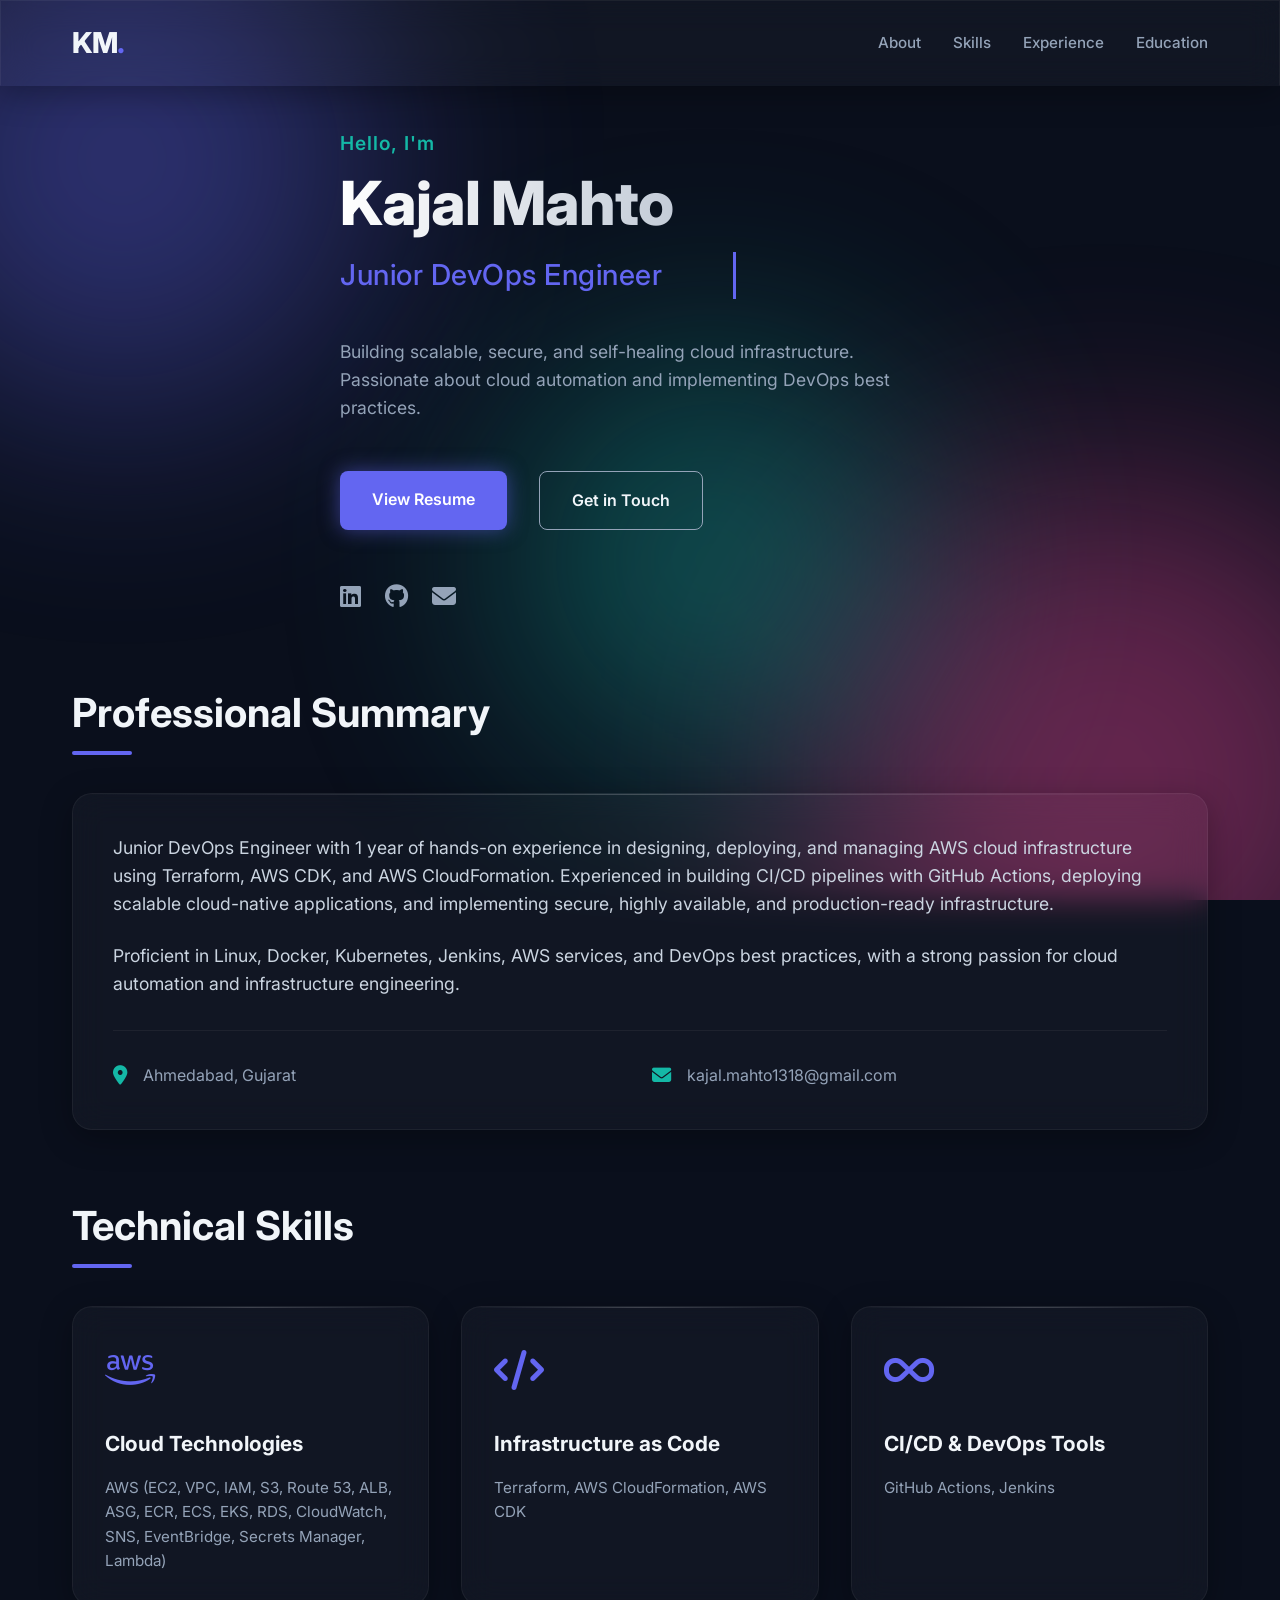
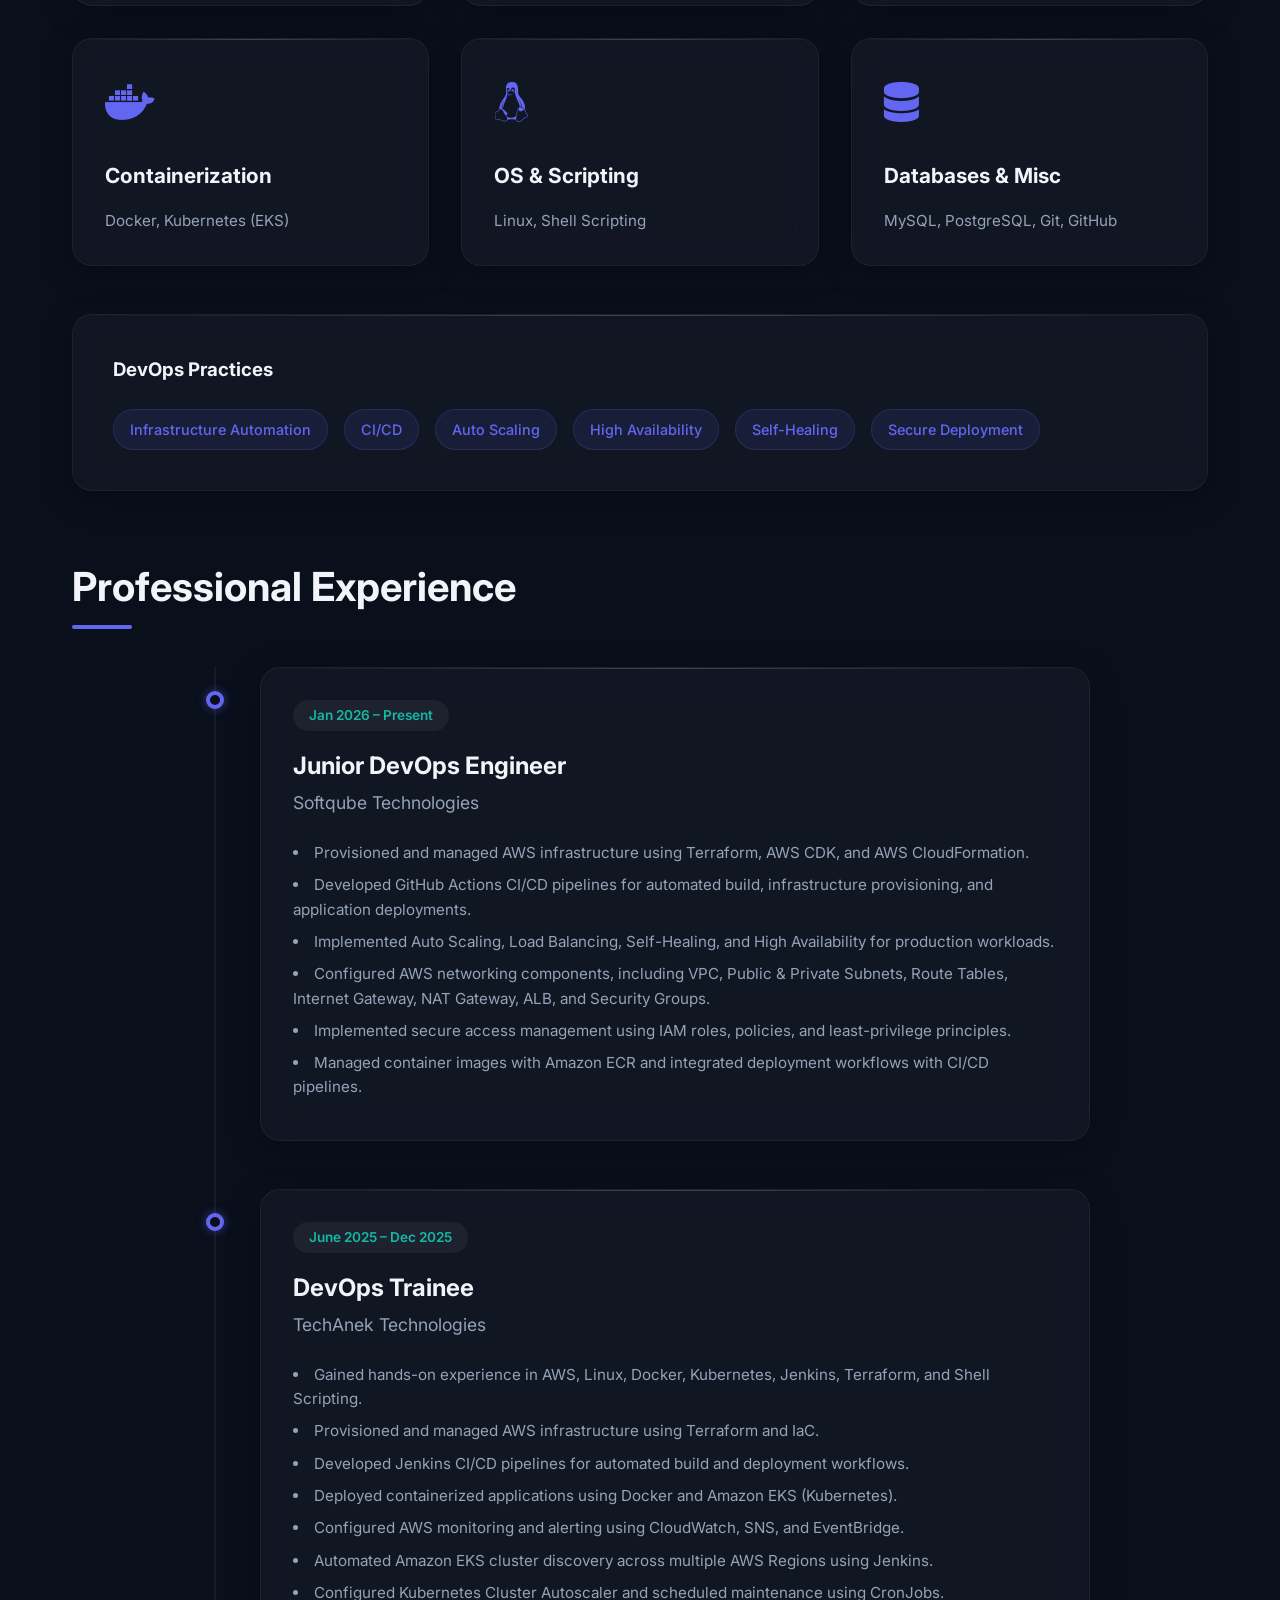
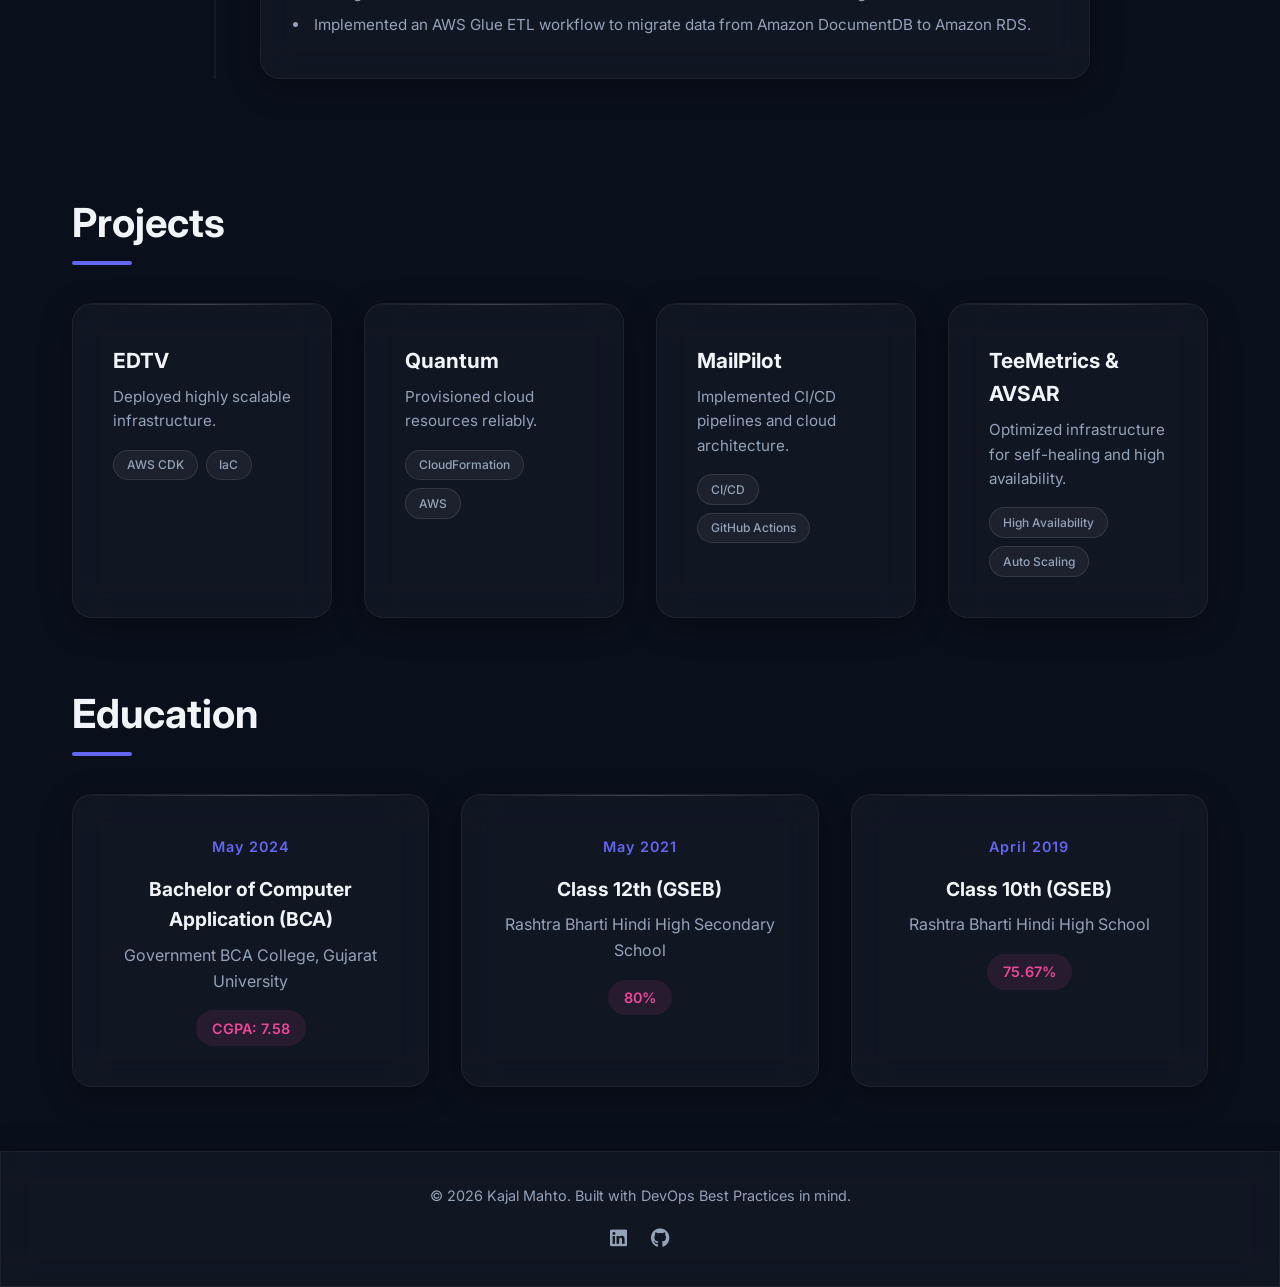
==== PORT-WEBSITE/index.html @ 30ce61cc "Add files via upload" ====
<!DOCTYPE html>
<html lang="en">
<head>
    <meta charset="UTF-8">
    <meta name="viewport" content="width=device-width, initial-scale=1.0">
    <meta name="description" content="Kajal Mahto - Junior DevOps Engineer Portfolio">
    <title>Kajal Mahto | DevOps Engineer</title>
    <link rel="stylesheet" href="styles.css">
    <link rel="preconnect" href="https://fonts.googleapis.com">
    <link rel="preconnect" href="https://fonts.gstatic.com" crossorigin>
    <link href="https://fonts.googleapis.com/css2?family=Inter:wght@300;400;500;600;700;800&display=swap" rel="stylesheet">
    <link rel="stylesheet" href="https://cdnjs.cloudflare.com/ajax/libs/font-awesome/6.4.0/css/all.min.css">
</head>
<body>
    <div class="bg-shapes">
        <div class="shape shape-1"></div>
        <div class="shape shape-2"></div>
        <div class="shape shape-3"></div>
    </div>

    <nav class="navbar glass-nav">
        <div class="nav-content">
            <a href="#" class="logo">KM<span>.</span></a>
            <ul class="nav-links">
                <li><a href="#about">About</a></li>
                <li><a href="#skills">Skills</a></li>
                <li><a href="#experience">Experience</a></li>
                <li><a href="#education">Education</a></li>
            </ul>
            <div class="hamburger">
                <i class="fas fa-bars"></i>
            </div>
        </div>
    </nav>

    <main>
        <!-- Hero Section -->
        <section id="hero" class="hero-section">
            <div class="container hero-container">
                <div class="hero-content animate-up">
                    <p class="greeting">Hello, I'm</p>
                    <h1 class="glitch-text" data-text="Kajal Mahto">Kajal Mahto</h1>
                    <h2 class="role">Junior DevOps Engineer</h2>
                    <p class="hero-desc">Building scalable, secure, and self-healing cloud infrastructure. Passionate about cloud automation and implementing DevOps best practices.</p>
                    
                    <div class="hero-cta">
                        <a href="resume.html" class="btn btn-primary">View Resume</a>
                        <a href="mailto:kajal.mahto1318@gmail.com" class="btn btn-secondary">Get in Touch</a>
                    </div>
                    
                    <div class="social-links">
                        <a href="https://www.linkedin.com/in/kajal-mahto-826006320" target="_blank" aria-label="LinkedIn"><i class="fab fa-linkedin"></i></a>
                        <a href="https://github.com/kajalmahto" target="_blank" aria-label="GitHub"><i class="fab fa-github"></i></a>
                        <a href="mailto:kajal.mahto1318@gmail.com" aria-label="Email"><i class="fas fa-envelope"></i></a>
                    </div>
                </div>
            </div>
        </section>

        <!-- About Section -->
        <section id="about" class="section">
            <div class="container">
                <h2 class="section-title animate-on-scroll">Professional Summary</h2>
                <div class="glass-card about-card animate-on-scroll">
                    <p>Junior DevOps Engineer with 1 year of hands-on experience in designing, deploying, and managing AWS cloud infrastructure using Terraform, AWS CDK, and AWS CloudFormation. Experienced in building CI/CD pipelines with GitHub Actions, deploying scalable cloud-native applications, and implementing secure, highly available, and production-ready infrastructure.</p>
                    <p>Proficient in Linux, Docker, Kubernetes, Jenkins, AWS services, and DevOps best practices, with a strong passion for cloud automation and infrastructure engineering.</p>
                    
                    <div class="contact-info-grid mt-4">
                        <div class="info-item">
                            <i class="fas fa-map-marker-alt"></i>
                            <span>Ahmedabad, Gujarat</span>
                        </div>
                        <div class="info-item">
                            <i class="fas fa-envelope"></i>
                            <span>kajal.mahto1318@gmail.com</span>
                        </div>
                    </div>
                </div>
            </div>
        </section>

        <!-- Skills Section -->
        <section id="skills" class="section">
            <div class="container">
                <h2 class="section-title animate-on-scroll">Technical Skills</h2>
                <div class="skills-grid">
                    
                    <div class="glass-card skill-card animate-on-scroll" style="--delay: 1">
                        <div class="skill-icon"><i class="fab fa-aws"></i></div>
                        <h3>Cloud Technologies</h3>
                        <p>AWS (EC2, VPC, IAM, S3, Route 53, ALB, ASG, ECR, ECS, EKS, RDS, CloudWatch, SNS, EventBridge, Secrets Manager, Lambda)</p>
                    </div>

                    <div class="glass-card skill-card animate-on-scroll" style="--delay: 2">
                        <div class="skill-icon"><i class="fas fa-code"></i></div>
                        <h3>Infrastructure as Code</h3>
                        <p>Terraform, AWS CloudFormation, AWS CDK</p>
                    </div>

                    <div class="glass-card skill-card animate-on-scroll" style="--delay: 3">
                        <div class="skill-icon"><i class="fas fa-infinity"></i></div>
                        <h3>CI/CD & DevOps Tools</h3>
                        <p>GitHub Actions, Jenkins</p>
                    </div>

                    <div class="glass-card skill-card animate-on-scroll" style="--delay: 4">
                        <div class="skill-icon"><i class="fab fa-docker"></i></div>
                        <h3>Containerization</h3>
                        <p>Docker, Kubernetes (EKS)</p>
                    </div>

                    <div class="glass-card skill-card animate-on-scroll" style="--delay: 5">
                        <div class="skill-icon"><i class="fab fa-linux"></i></div>
                        <h3>OS & Scripting</h3>
                        <p>Linux, Shell Scripting</p>
                    </div>

                    <div class="glass-card skill-card animate-on-scroll" style="--delay: 6">
                        <div class="skill-icon"><i class="fas fa-database"></i></div>
                        <h3>Databases & Misc</h3>
                        <p>MySQL, PostgreSQL, Git, GitHub</p>
                    </div>
                </div>
                
                <div class="glass-card practices-card animate-on-scroll mt-5">
                    <h3>DevOps Practices</h3>
                    <div class="badges">
                        <span class="badge">Infrastructure Automation</span>
                        <span class="badge">CI/CD</span>
                        <span class="badge">Auto Scaling</span>
                        <span class="badge">High Availability</span>
                        <span class="badge">Self-Healing</span>
                        <span class="badge">Secure Deployment</span>
                    </div>
                </div>
            </div>
        </section>

        <!-- Experience Section -->
        <section id="experience" class="section">
            <div class="container">
                <h2 class="section-title animate-on-scroll">Professional Experience</h2>
                <div class="timeline">
                    
                    <!-- Job 1 -->
                    <div class="timeline-item animate-on-scroll">
                        <div class="timeline-dot"></div>
                        <div class="glass-card timeline-content">
                            <span class="timeline-date">Jan 2026 – Present</span>
                            <h3 class="timeline-role">Junior DevOps Engineer</h3>
                            <h4 class="timeline-company">Softqube Technologies</h4>
                            <ul class="timeline-list">
                                <li>Provisioned and managed AWS infrastructure using Terraform, AWS CDK, and AWS CloudFormation.</li>
                                <li>Developed GitHub Actions CI/CD pipelines for automated build, infrastructure provisioning, and application deployments.</li>
                                <li>Implemented Auto Scaling, Load Balancing, Self-Healing, and High Availability for production workloads.</li>
                                <li>Configured AWS networking components, including VPC, Public & Private Subnets, Route Tables, Internet Gateway, NAT Gateway, ALB, and Security Groups.</li>
                                <li>Implemented secure access management using IAM roles, policies, and least-privilege principles.</li>
                                <li>Managed container images with Amazon ECR and integrated deployment workflows with CI/CD pipelines.</li>
                            </ul>
                        </div>
                    </div>

                    <!-- Job 2 -->
                    <div class="timeline-item animate-on-scroll">
                        <div class="timeline-dot"></div>
                        <div class="glass-card timeline-content">
                            <span class="timeline-date">June 2025 – Dec 2025</span>
                            <h3 class="timeline-role">DevOps Trainee</h3>
                            <h4 class="timeline-company">TechAnek Technologies</h4>
                            <ul class="timeline-list">
                                <li>Gained hands-on experience in AWS, Linux, Docker, Kubernetes, Jenkins, Terraform, and Shell Scripting.</li>
                                <li>Provisioned and managed AWS infrastructure using Terraform and IaC.</li>
                                <li>Developed Jenkins CI/CD pipelines for automated build and deployment workflows.</li>
                                <li>Deployed containerized applications using Docker and Amazon EKS (Kubernetes).</li>
                                <li>Configured AWS monitoring and alerting using CloudWatch, SNS, and EventBridge.</li>
                                <li>Automated Amazon EKS cluster discovery across multiple AWS Regions using Jenkins.</li>
                                <li>Configured Kubernetes Cluster Autoscaler and scheduled maintenance using CronJobs.</li>
                                <li>Implemented an AWS Glue ETL workflow to migrate data from Amazon DocumentDB to Amazon RDS.</li>
                            </ul>
                        </div>
                    </div>

                </div>
            </div>
        </section>

        <!-- Projects Section -->
        <section id="projects" class="section">
            <div class="container">
                <h2 class="section-title animate-on-scroll">Projects</h2>
                <div class="projects-grid">
                    <div class="glass-card project-card animate-on-scroll" style="--delay: 1">
                        <h3>EDTV</h3>
                        <p>Deployed highly scalable infrastructure.</p>
                        <div class="project-tags">
                            <span class="badge">AWS CDK</span>
                            <span class="badge">IaC</span>
                        </div>
                    </div>
                    <div class="glass-card project-card animate-on-scroll" style="--delay: 2">
                        <h3>Quantum</h3>
                        <p>Provisioned cloud resources reliably.</p>
                        <div class="project-tags">
                            <span class="badge">CloudFormation</span>
                            <span class="badge">AWS</span>
                        </div>
                    </div>
                    <div class="glass-card project-card animate-on-scroll" style="--delay: 3">
                        <h3>MailPilot</h3>
                        <p>Implemented CI/CD pipelines and cloud architecture.</p>
                        <div class="project-tags">
                            <span class="badge">CI/CD</span>
                            <span class="badge">GitHub Actions</span>
                        </div>
                    </div>
                    <div class="glass-card project-card animate-on-scroll" style="--delay: 4">
                        <h3>TeeMetrics & AVSAR</h3>
                        <p>Optimized infrastructure for self-healing and high availability.</p>
                        <div class="project-tags">
                            <span class="badge">High Availability</span>
                            <span class="badge">Auto Scaling</span>
                        </div>
                    </div>
                </div>
            </div>
        </section>

        <!-- Education Section -->
        <section id="education" class="section">
            <div class="container">
                <h2 class="section-title animate-on-scroll">Education</h2>
                <div class="education-grid">
                    
                    <div class="glass-card edu-card animate-on-scroll">
                        <div class="edu-year">May 2024</div>
                        <h3>Bachelor of Computer Application (BCA)</h3>
                        <h4>Government BCA College, Gujarat University</h4>
                        <div class="edu-score">CGPA: 7.58</div>
                    </div>

                    <div class="glass-card edu-card animate-on-scroll">
                        <div class="edu-year">May 2021</div>
                        <h3>Class 12th (GSEB)</h3>
                        <h4>Rashtra Bharti Hindi High Secondary School</h4>
                        <div class="edu-score">80%</div>
                    </div>

                    <div class="glass-card edu-card animate-on-scroll">
                        <div class="edu-year">April 2019</div>
                        <h3>Class 10th (GSEB)</h3>
                        <h4>Rashtra Bharti Hindi High School</h4>
                        <div class="edu-score">75.67%</div>
                    </div>
                    
                </div>
            </div>
        </section>

    </main>

    <footer class="footer glass-footer">
        <div class="container text-center">
            <p>&copy; 2026 Kajal Mahto. Built with DevOps Best Practices in mind.</p>
            <div class="footer-links">
                <a href="https://www.linkedin.com/in/kajal-mahto-826006320" target="_blank"><i class="fab fa-linkedin"></i></a>
                <a href="https://github.com/kajalmahto" target="_blank"><i class="fab fa-github"></i></a>
            </div>
        </div>
    </footer>

    <script src="script.js"></script>
</body>
</html>
---- PORT-WEBSITE/styles.css ----
/* ==========================================================================
   Modern DevOps Portfolio CSS
   ========================================================================== */

   :root {
    /* Color Palette */
    --bg-dark: #0a0f1c;
    --bg-darker: #050811;
    --primary: #6366f1; /* Indigo */
    --primary-glow: rgba(99, 102, 241, 0.5);
    --secondary: #ec4899; /* Pink */
    --accent: #14b8a6; /* Teal */
    --text-main: #f1f5f9;
    --text-muted: #94a3b8;
    
    /* Glassmorphism */
    --glass-bg: rgba(255, 255, 255, 0.03);
    --glass-border: rgba(255, 255, 255, 0.05);
    --glass-shadow: 0 8px 32px 0 rgba(0, 0, 0, 0.3);
    
    /* Transitions */
    --transition-slow: 0.5s cubic-bezier(0.4, 0, 0.2, 1);
    --transition-fast: 0.2s ease;
}

* {
    margin: 0;
    padding: 0;
    box-sizing: border-box;
}

html {
    scroll-behavior: smooth;
}

body {
    font-family: 'Inter', sans-serif;
    background-color: var(--bg-dark);
    color: var(--text-main);
    line-height: 1.6;
    overflow-x: hidden;
    position: relative;
}

/* Background Animated Shapes */
.bg-shapes {
    position: fixed;
    top: 0;
    left: 0;
    width: 100vw;
    height: 100vh;
    z-index: -1;
    overflow: hidden;
    pointer-events: none;
}

.shape {
    position: absolute;
    border-radius: 50%;
    filter: blur(120px);
    opacity: 0.4;
    animation: float 20s infinite ease-in-out alternate;
}

.shape-1 {
    top: -10%;
    left: -10%;
    width: 500px;
    height: 500px;
    background: var(--primary);
    animation-delay: 0s;
}

.shape-2 {
    bottom: -20%;
    right: -10%;
    width: 600px;
    height: 600px;
    background: var(--secondary);
    animation-delay: -5s;
}

.shape-3 {
    top: 40%;
    left: 40%;
    width: 400px;
    height: 400px;
    background: var(--accent);
    animation-delay: -10s;
}

@keyframes float {
    0% { transform: translate(0, 0) scale(1); }
    100% { transform: translate(50px, 50px) scale(1.2); }
}

/* Container */
.container {
    max-width: 1200px;
    margin: 0 auto;
    padding: 0 2rem;
}

/* Glassmorphism Utilities */
.glass-nav, .glass-card, .glass-footer {
    background: var(--glass-bg);
    backdrop-filter: blur(16px);
    -webkit-backdrop-filter: blur(16px);
    border: 1px solid var(--glass-border);
    box-shadow: var(--glass-shadow);
}

.glass-card {
    border-radius: 20px;
    padding: 2.5rem;
    transition: transform var(--transition-fast), border-color var(--transition-fast);
    position: relative;
    overflow: hidden;
}

.glass-card::before {
    content: '';
    position: absolute;
    top: 0; left: 0; right: 0; height: 1px;
    background: linear-gradient(90deg, transparent, rgba(255,255,255,0.2), transparent);
}

.glass-card:hover {
    transform: translateY(-5px);
    border-color: rgba(99, 102, 241, 0.4);
    box-shadow: 0 10px 30px -10px var(--primary-glow);
}

/* Navigation */
.navbar {
    position: fixed;
    top: 0; left: 0; width: 100%;
    z-index: 1000;
    transition: padding var(--transition-fast);
}

.nav-content {
    display: flex;
    justify-content: space-between;
    align-items: center;
    max-width: 1200px;
    margin: 0 auto;
    padding: 1.2rem 2rem;
}

.logo {
    font-size: 1.8rem;
    font-weight: 800;
    color: var(--text-main);
    text-decoration: none;
    letter-spacing: -1px;
}

.logo span {
    color: var(--primary);
}

.nav-links {
    display: flex;
    gap: 2rem;
    list-style: none;
}

.nav-links a {
    color: var(--text-muted);
    text-decoration: none;
    font-weight: 500;
    transition: color var(--transition-fast);
    font-size: 0.95rem;
}

.nav-links a:hover {
    color: var(--primary);
}

.hamburger {
    display: none;
    cursor: pointer;
    font-size: 1.5rem;
}

/* Hero Section */
.hero-section {
    padding: 8rem 0 2rem 0;
    display: flex;
    align-items: center;
}

.hero-content {
    max-width: 800px;
}

.greeting {
    color: var(--accent);
    font-size: 1.2rem;
    font-weight: 600;
    margin-bottom: 0.5rem;
    letter-spacing: 1px;
}

h1 {
    font-size: clamp(2.2rem, 5vw, 3.8rem);
    font-weight: 800;
    line-height: 1.2;
    margin-bottom: 0.8rem;
    background: linear-gradient(to right, #ffffff, #94a3b8, #ffffff);
    background-size: 200% auto;
    -webkit-background-clip: text;
    -webkit-text-fill-color: transparent;
    animation: shine 5s linear infinite;
    letter-spacing: -1px;
}

@keyframes shine {
    to {
        background-position: 200% center;
    }
}



.role {
    font-size: clamp(1.2rem, 3vw, 1.8rem);
    color: var(--primary);
    font-weight: 500;
    margin-bottom: 2rem;
    letter-spacing: 0.5px;
    
    /* Typewriter animation */
    display: inline-block;
    overflow: hidden;
    white-space: nowrap;
    border-right: 3px solid var(--primary);
    width: 22ch;
    animation: typing 2s steps(22, end), blink-caret .75s step-end infinite;
}

@keyframes typing {
  from { width: 0 }
  to { width: 22ch }
}

@keyframes blink-caret {
  from, to { border-color: transparent }
  50% { border-color: var(--primary); }
}

.hero-desc {
    font-size: 1.1rem;
    color: var(--text-muted);
    max-width: 600px;
    margin-bottom: 3rem;
}

.btn {
    display: inline-block;
    padding: 1rem 2rem;
    border-radius: 8px;
    font-weight: 600;
    text-decoration: none;
    transition: all var(--transition-fast);
    cursor: pointer;
    border: none;
    font-size: 1rem;
}

.btn-primary {
    background: var(--primary);
    color: white;
    box-shadow: 0 0 20px var(--primary-glow);
}

.btn-primary:hover {
    background: #4f46e5;
    box-shadow: 0 0 30px var(--primary-glow);
    transform: translateY(-2px);
}

.btn-secondary {
    background: transparent;
    color: var(--text-main);
    border: 1px solid var(--text-muted);
    margin-left: 1rem;
}

.btn-secondary:hover {
    border-color: var(--text-main);
    background: rgba(255,255,255,0.05);
}

.hero-cta {
    display: flex;
    gap: 1rem;
    margin-bottom: 3rem;
}

.social-links {
    display: flex;
    gap: 1.5rem;
}

.social-links a {
    color: var(--text-muted);
    font-size: 1.5rem;
    transition: color var(--transition-fast), transform var(--transition-fast);
}

.social-links a:hover {
    color: var(--primary);
    transform: translateY(-3px);
}

/* Sections Common */
.section {
    padding: 2rem 0;
}

.section-title {
    font-size: 2.5rem;
    font-weight: 700;
    margin-bottom: 3rem;
    position: relative;
    display: inline-block;
}

.section-title::after {
    content: '';
    position: absolute;
    bottom: -10px;
    left: 0;
    width: 60px;
    height: 4px;
    background: var(--primary);
    border-radius: 2px;
}

.text-center { text-align: center; }
.text-center.section-title::after { left: 50%; transform: translateX(-50%); }

/* About Section */
.about-card p {
    margin-bottom: 1.5rem;
    font-size: 1.1rem;
    color: #cbd5e1;
}

.contact-info-grid {
    display: grid;
    grid-template-columns: repeat(auto-fit, minmax(200px, 1fr));
    gap: 1.5rem;
    margin-top: 2rem;
    border-top: 1px solid var(--glass-border);
    padding-top: 2rem;
}

.info-item {
    display: flex;
    align-items: center;
    gap: 1rem;
    color: var(--text-muted);
}

.info-item i {
    color: var(--accent);
    font-size: 1.2rem;
}

/* Skills Section */
.skills-grid {
    display: grid;
    grid-template-columns: repeat(auto-fit, minmax(300px, 1fr));
    gap: 2rem;
}

.skill-card {
    padding: 2rem;
    display: flex;
    flex-direction: column;
    gap: 1rem;
}

.skill-icon {
    font-size: 2.5rem;
    color: var(--primary);
    margin-bottom: 0.5rem;
}

.skill-card h3 {
    font-size: 1.3rem;
    color: var(--text-main);
}

.skill-card p {
    color: var(--text-muted);
    font-size: 0.95rem;
}

.mt-5 { margin-top: 3rem; }

.badges {
    display: flex;
    flex-wrap: wrap;
    gap: 1rem;
    margin-top: 1.5rem;
}

.badge {
    background: rgba(99, 102, 241, 0.1);
    color: var(--primary);
    padding: 0.5rem 1rem;
    border-radius: 30px;
    font-size: 0.9rem;
    font-weight: 500;
    border: 1px solid rgba(99, 102, 241, 0.2);
}

.center-badges {
    justify-content: center;
}

.lang-badge {
    background: rgba(20, 184, 166, 0.1);
    color: var(--accent);
    border-color: rgba(20, 184, 166, 0.2);
}

/* Experience Timeline */
.timeline {
    position: relative;
    max-width: 900px;
    margin: 0 auto;
}

.timeline::before {
    content: '';
    position: absolute;
    top: 0; left: 24px;
    height: 100%;
    width: 2px;
    background: var(--glass-border);
}

.timeline-item {
    position: relative;
    margin-bottom: 3rem;
    padding-left: 70px;
}

.timeline-dot {
    position: absolute;
    top: 24px; left: 16px;
    width: 18px; height: 18px;
    border-radius: 50%;
    background: var(--bg-dark);
    border: 4px solid var(--primary);
    box-shadow: 0 0 10px var(--primary-glow);
    z-index: 1;
}

.timeline-content {
    padding: 2rem;
}

.timeline-date {
    display: inline-block;
    padding: 0.3rem 1rem;
    background: rgba(255,255,255,0.05);
    border-radius: 20px;
    font-size: 0.85rem;
    color: var(--accent);
    margin-bottom: 1rem;
    font-weight: 600;
}

.timeline-role {
    font-size: 1.5rem;
    margin-bottom: 0.2rem;
}

.timeline-company {
    color: var(--text-muted);
    font-size: 1.1rem;
    font-weight: 400;
    margin-bottom: 1.5rem;
}

.timeline-projects {
    font-size: 0.95rem;
    margin-bottom: 1rem;
    color: #cbd5e1;
}

.timeline-projects strong {
    color: var(--secondary);
}

.timeline-list {
    list-style-position: inside;
    color: var(--text-muted);
    font-size: 0.95rem;
}

.timeline-list li {
    margin-bottom: 0.5rem;
}

/* Education */
.education-grid {
    display: grid;
    grid-template-columns: repeat(auto-fit, minmax(300px, 1fr));
    gap: 2rem;
}

.edu-card {
    text-align: center;
}

.edu-year {
    color: var(--primary);
    font-weight: 600;
    font-size: 0.9rem;
    margin-bottom: 1rem;
    letter-spacing: 1px;
}

.edu-card h3 {
    font-size: 1.2rem;
    margin-bottom: 0.5rem;
}

.edu-card h4 {
    color: var(--text-muted);
    font-weight: 400;
    font-size: 1rem;
    margin-bottom: 1rem;
}

.edu-score {
    display: inline-block;
    background: rgba(236, 72, 153, 0.1);
    color: var(--secondary);
    padding: 0.4rem 1rem;
    border-radius: 20px;
    font-size: 0.9rem;
    font-weight: 600;
}

/* Projects & Languages */
.projects-grid, .languages-grid {
    display: grid;
    grid-template-columns: repeat(auto-fit, minmax(250px, 1fr));
    gap: 2rem;
    text-align: left;
}

.project-card h3, .lang-card h3 {
    font-size: 1.3rem;
    color: var(--text-main);
    margin-bottom: 0.5rem;
}

.project-card p, .lang-card p {
    color: var(--text-muted);
    font-size: 0.95rem;
}

.project-card strong {
    color: var(--primary);
}

/* Footer */
.footer {
    padding: 2rem 0;
    margin-top: 2rem;
}

.footer p {
    color: var(--text-muted);
    font-size: 0.9rem;
    margin-bottom: 1rem;
}

.footer-links {
    display: flex;
    justify-content: center;
    gap: 1.5rem;
}

.footer-links a {
    color: var(--text-muted);
    font-size: 1.2rem;
    transition: color var(--transition-fast);
}

.footer-links a:hover {
    color: var(--primary);
}

/* Animations */
.animate-on-scroll {
    opacity: 0;
    transform: translateY(30px);
    transition: opacity 0.8s ease, transform 0.8s ease;
}

.animate-on-scroll.is-visible {
    opacity: 1;
    transform: translateY(0);
}

/* Stagger delays for skills */
.skill-card {
    transition-delay: calc(var(--delay) * 100ms);
}

.animate-up {
    animation: slideUp 1s cubic-bezier(0.4, 0, 0.2, 1) forwards;
}

@keyframes slideUp {
    from { opacity: 0; transform: translateY(40px); }
    to { opacity: 1; transform: translateY(0); }
}

/* Custom Scrollbar */
::-webkit-scrollbar {
    width: 10px;
}
::-webkit-scrollbar-track {
    background: var(--bg-dark);
}
::-webkit-scrollbar-thumb {
    background: rgba(99, 102, 241, 0.5);
    border-radius: 5px;
}
::-webkit-scrollbar-thumb:hover {
    background: var(--primary);
}

/* Scroll Progress Bar */
.scroll-progress {
    position: fixed;
    top: 0;
    left: 0;
    height: 3px;
    background: linear-gradient(to right, var(--primary), var(--secondary), var(--accent));
    z-index: 1001;
    transition: width 0.1s ease;
}

/* Project Tags */
.project-tags {
    display: flex;
    gap: 0.5rem;
    flex-wrap: wrap;
    margin-top: 1rem;
}

.project-tags .badge {
    font-size: 0.75rem;
    padding: 0.3rem 0.8rem;
    background: rgba(255, 255, 255, 0.05);
    color: var(--text-muted);
    border: 1px solid rgba(255, 255, 255, 0.1);
}


/* Responsive */
@media (max-width: 768px) {
    .nav-links {
        display: none; /* Add JS toggle for mobile menu if needed */
    }
    .hamburger { display: block; }
    
    .hero-cta { flex-direction: column; }
    .btn-secondary { margin-left: 0; }
    
    h1 { font-size: 2.5rem; }
    
    .timeline::before { left: 15px; }
    .timeline-item { padding-left: 45px; }
    .timeline-dot { left: 7px; width: 14px; height: 14px; top: 28px; }
}
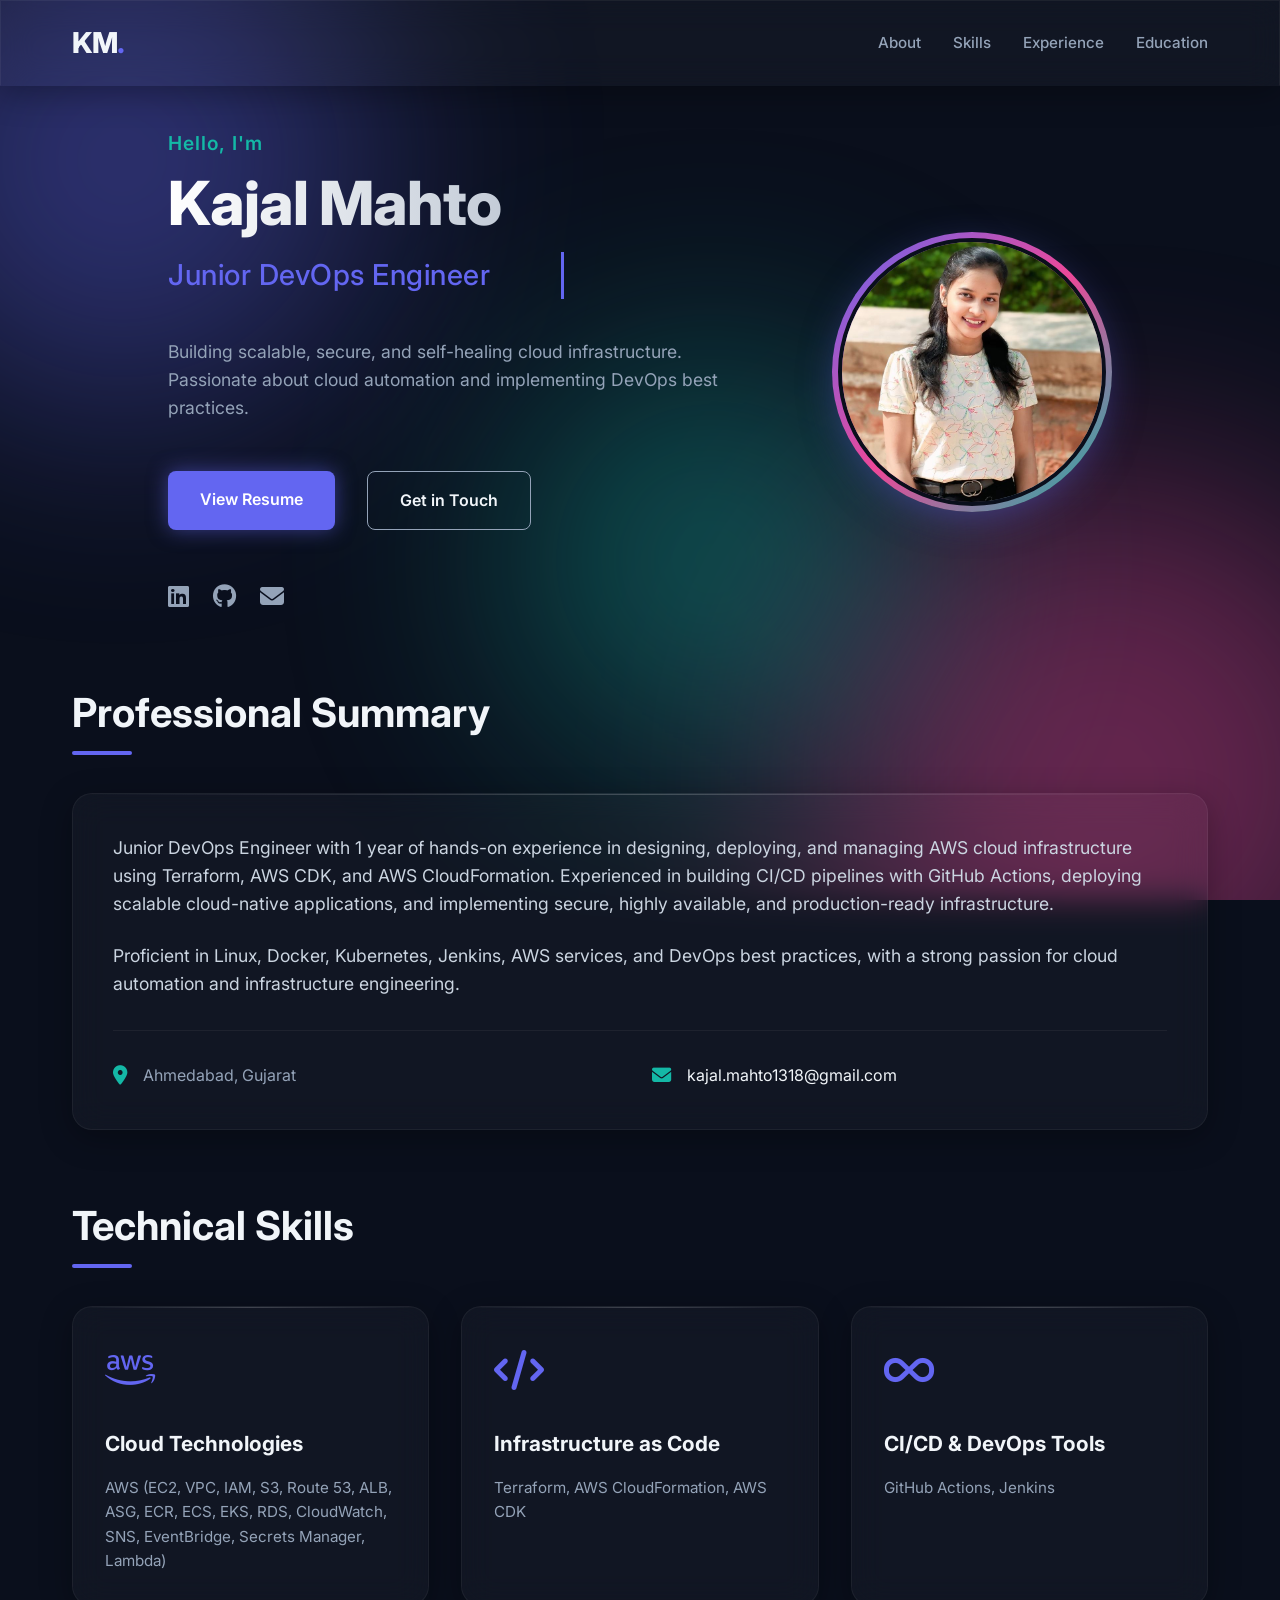
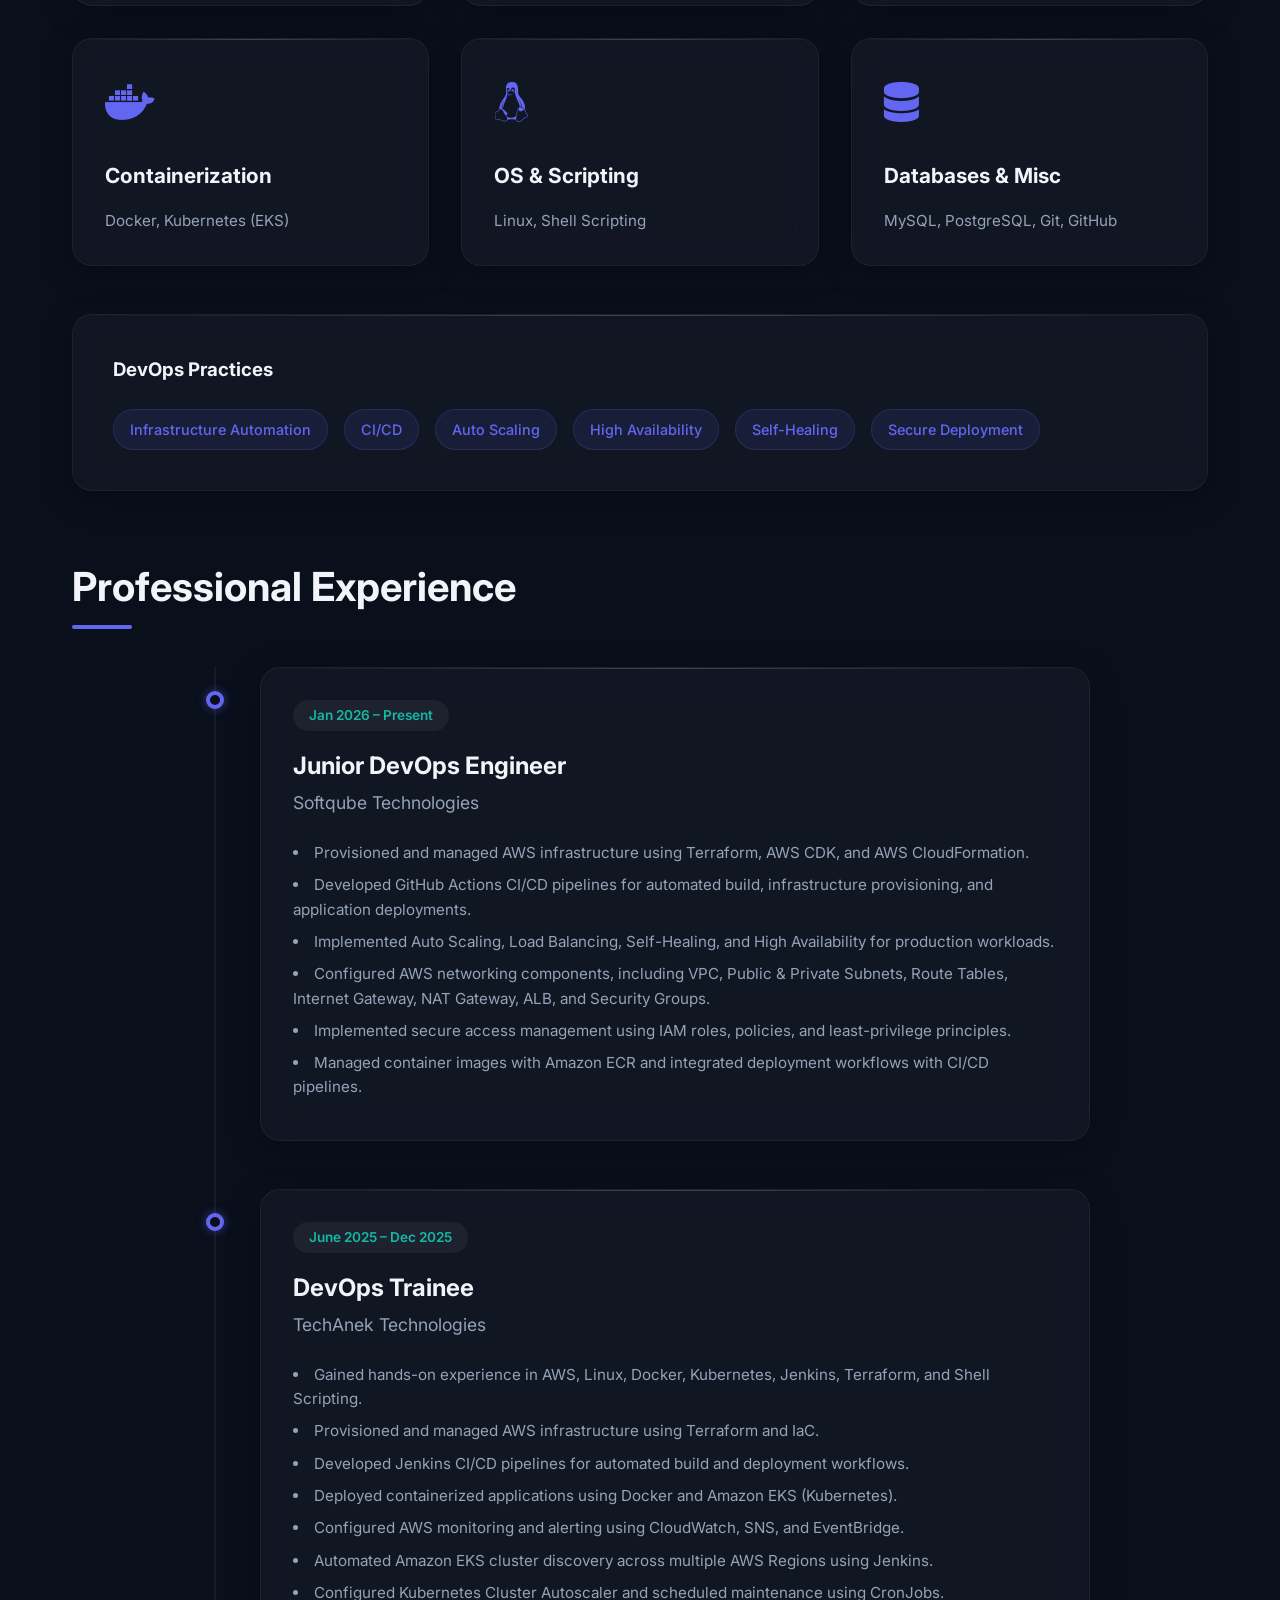
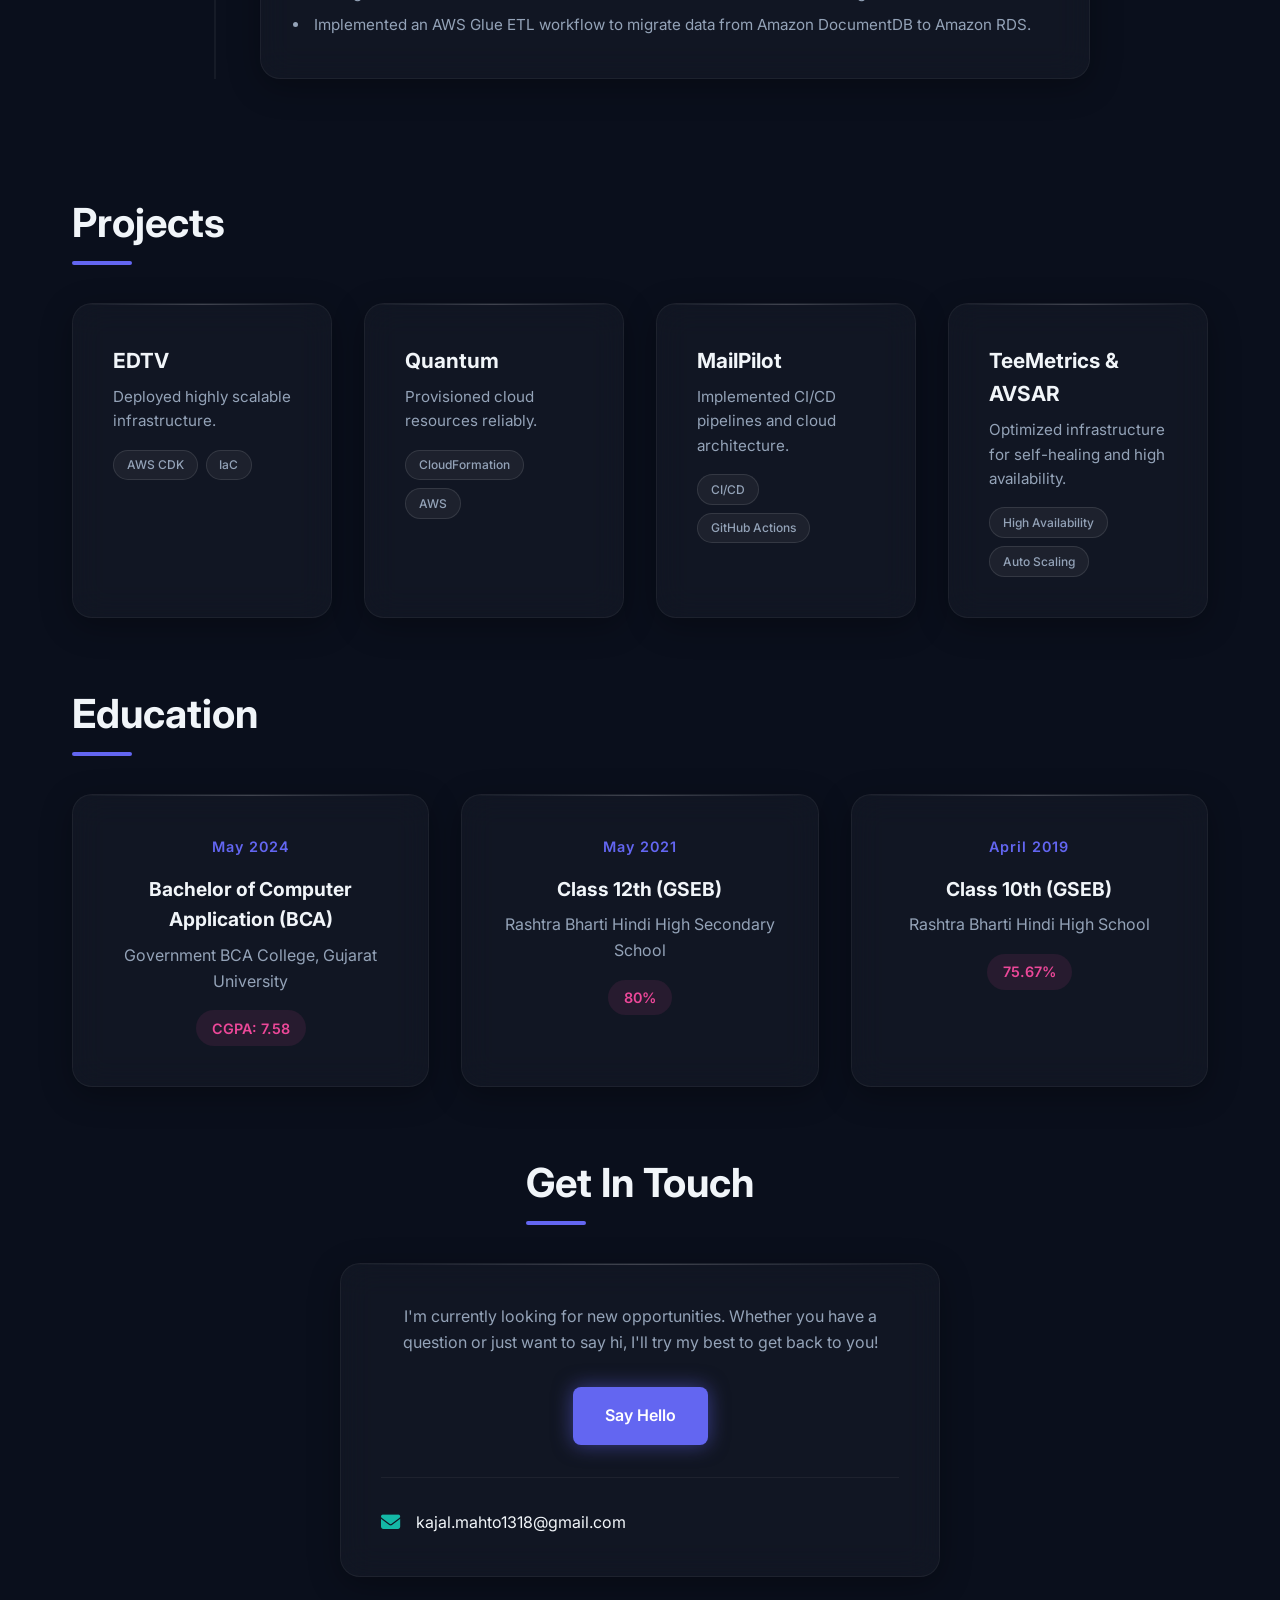
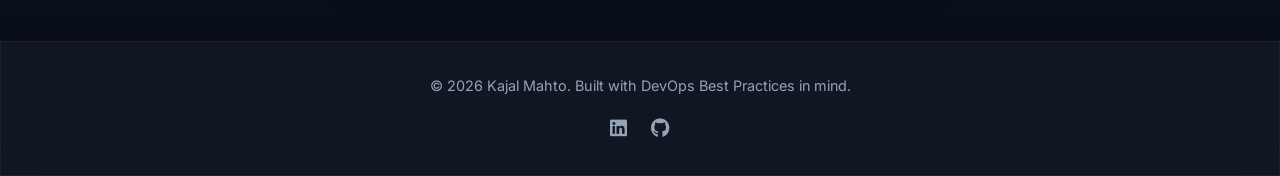
==== commit 9cf02379: "Add files via upload" ====
--- a/PORT-WEBSITE/index.html
+++ b/PORT-WEBSITE/index.html
@@ -45,7 +45,7 @@
                     
                     <div class="hero-cta">
                         <a href="resume.html" class="btn btn-primary">View Resume</a>
-                        <a href="mailto:kajal.mahto1318@gmail.com" class="btn btn-secondary">Get in Touch</a>
+                        <a href="#contact" class="btn btn-secondary">Get in Touch</a>
                     </div>
                     
                     <div class="social-links">
@@ -54,6 +54,9 @@
                         <a href="mailto:kajal.mahto1318@gmail.com" aria-label="Email"><i class="fas fa-envelope"></i></a>
                     </div>
                 </div>
+                <div class="hero-image-wrapper animate-up" style="animation-delay: 0.2s;">
+                    <img src="profile.jpg" alt="Kajal Mahto" class="hero-image">
+                </div>
             </div>
         </section>
 
@@ -72,7 +75,7 @@
                         </div>
                         <div class="info-item">
                             <i class="fas fa-envelope"></i>
-                            <span>kajal.mahto1318@gmail.com</span>
+                            <a href="mailto:kajal.mahto1318@gmail.com" class="email-link">kajal.mahto1318@gmail.com</a>
                         </div>
                     </div>
                 </div>
@@ -256,6 +259,24 @@
             </div>
         </section>
 
+        <!-- Contact Section -->
+        <section id="contact" class="section">
+            <div class="container text-center">
+                <h2 class="section-title animate-on-scroll">Get In Touch</h2>
+                <div class="glass-card animate-on-scroll" style="max-width: 600px; margin: 0 auto;">
+                    <p style="color: var(--text-muted); margin-bottom: 2rem;">I'm currently looking for new opportunities. Whether you have a question or just want to say hi, I'll try my best to get back to you!</p>
+                    <a href="mailto:kajal.mahto1318@gmail.com" class="btn btn-primary">Say Hello</a>
+                    
+                    <div class="contact-info-grid mt-4" style="border-top: 1px solid var(--glass-border); padding-top: 2rem; justify-content: center;">
+                        <div class="info-item">
+                            <i class="fas fa-envelope"></i>
+                            <a href="mailto:kajal.mahto1318@gmail.com" class="email-link">kajal.mahto1318@gmail.com</a>
+                        </div>
+                    </div>
+                </div>
+            </div>
+        </section>
+
     </main>
 
     <footer class="footer glass-footer">
--- a/PORT-WEBSITE/styles.css
+++ b/PORT-WEBSITE/styles.css
@@ -191,8 +191,43 @@
     align-items: center;
 }
 
+.hero-container {
+    display: flex;
+    align-items: center;
+    justify-content: space-between;
+    gap: 4rem;
+    flex-wrap: wrap-reverse;
+}
+
 .hero-content {
-    max-width: 800px;
+    flex: 1;
+    min-width: 300px;
+    max-width: 650px;
+}
+
+.hero-image-wrapper {
+    flex-shrink: 0;
+    position: relative;
+    width: 280px;
+    height: 280px;
+    border-radius: 50%;
+    padding: 6px;
+    background: linear-gradient(135deg, var(--primary), var(--secondary), var(--accent));
+    animation: float-profile 6s ease-in-out infinite;
+    box-shadow: 0 10px 40px -10px var(--primary-glow);
+}
+
+.hero-image {
+    width: 100%;
+    height: 100%;
+    border-radius: 50%;
+    object-fit: cover;
+    border: 4px solid var(--bg-dark);
+}
+
+@keyframes float-profile {
+    0%, 100% { transform: translateY(0); }
+    50% { transform: translateY(-15px); }
 }
 
 .greeting {
@@ -651,6 +686,18 @@
     background: linear-gradient(to right, var(--primary), var(--secondary), var(--accent));
     z-index: 1001;
     transition: width 0.1s ease;
+}
+
+/* Email Links */
+.email-link {
+    color: var(--text-main);
+    text-decoration: none;
+    transition: color var(--transition-fast);
+}
+
+.email-link:hover {
+    color: var(--primary);
+    text-decoration: underline;
 }
 
 /* Project Tags */
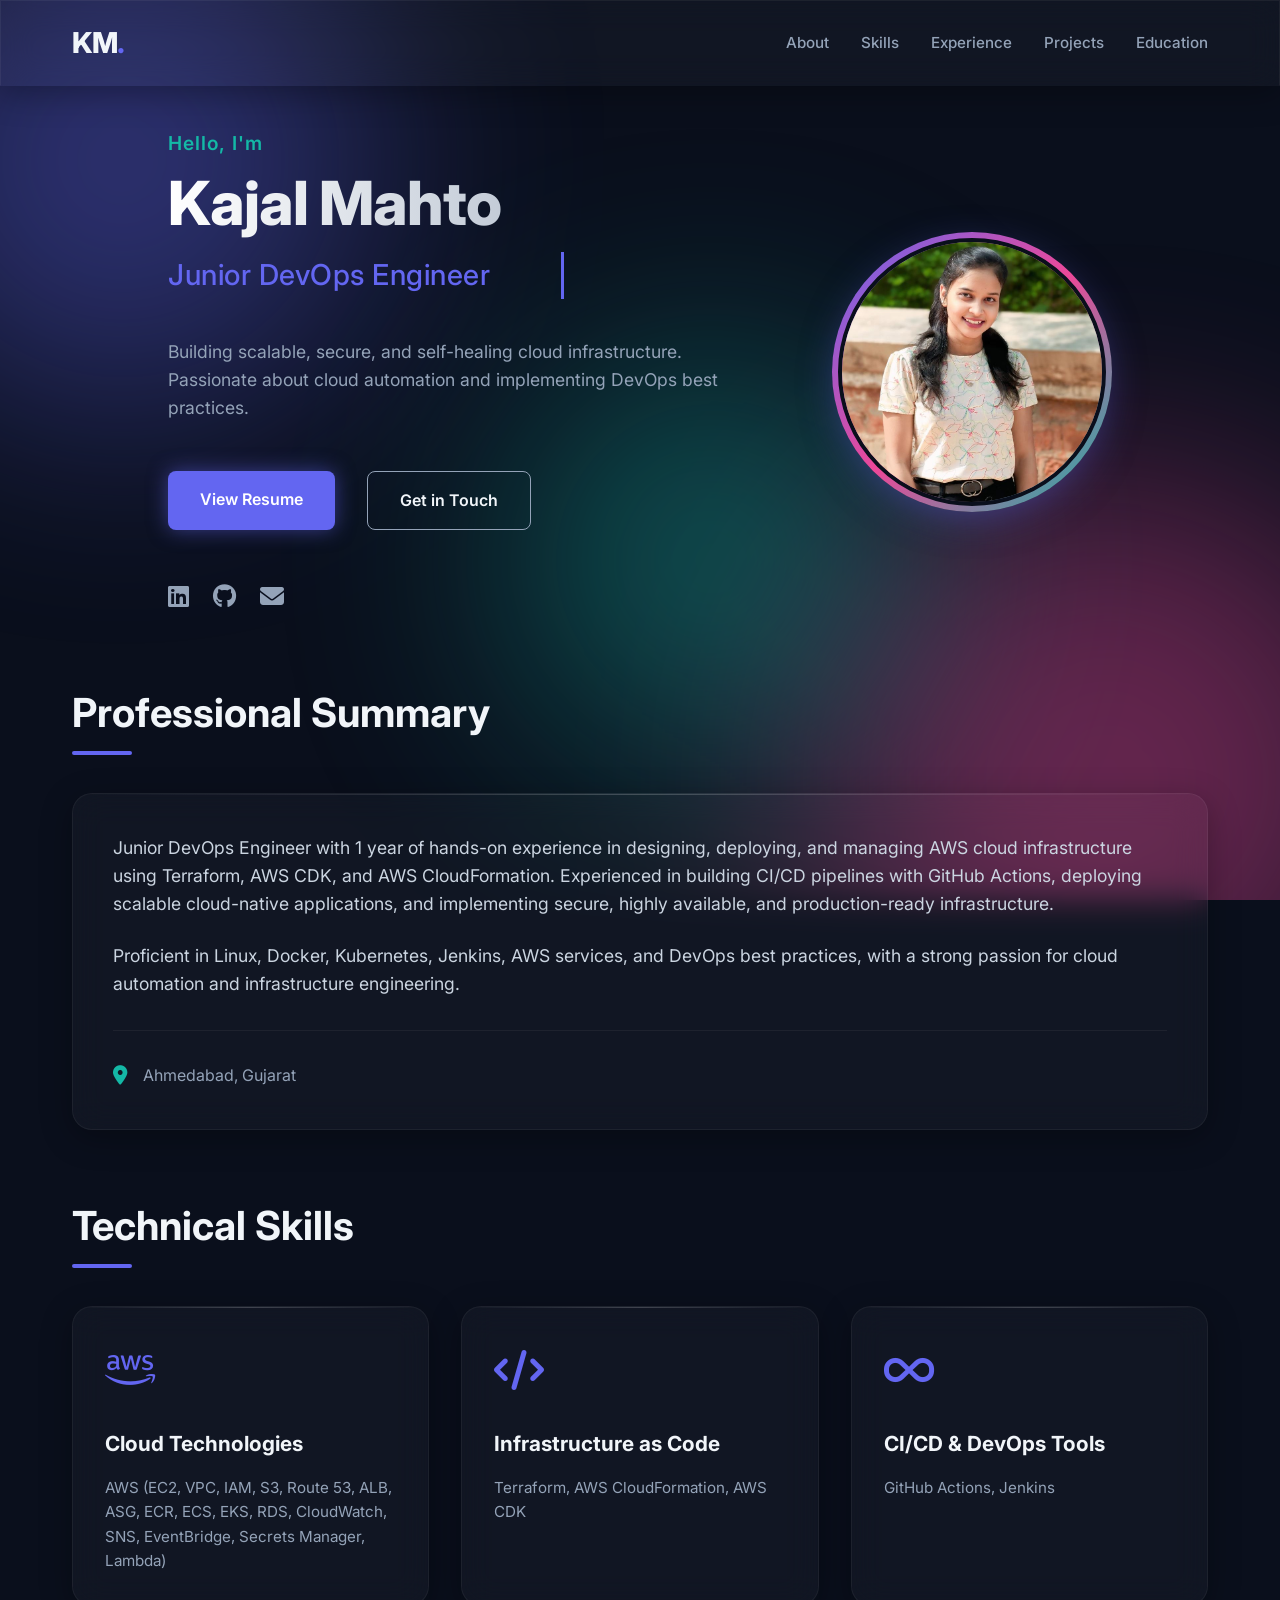
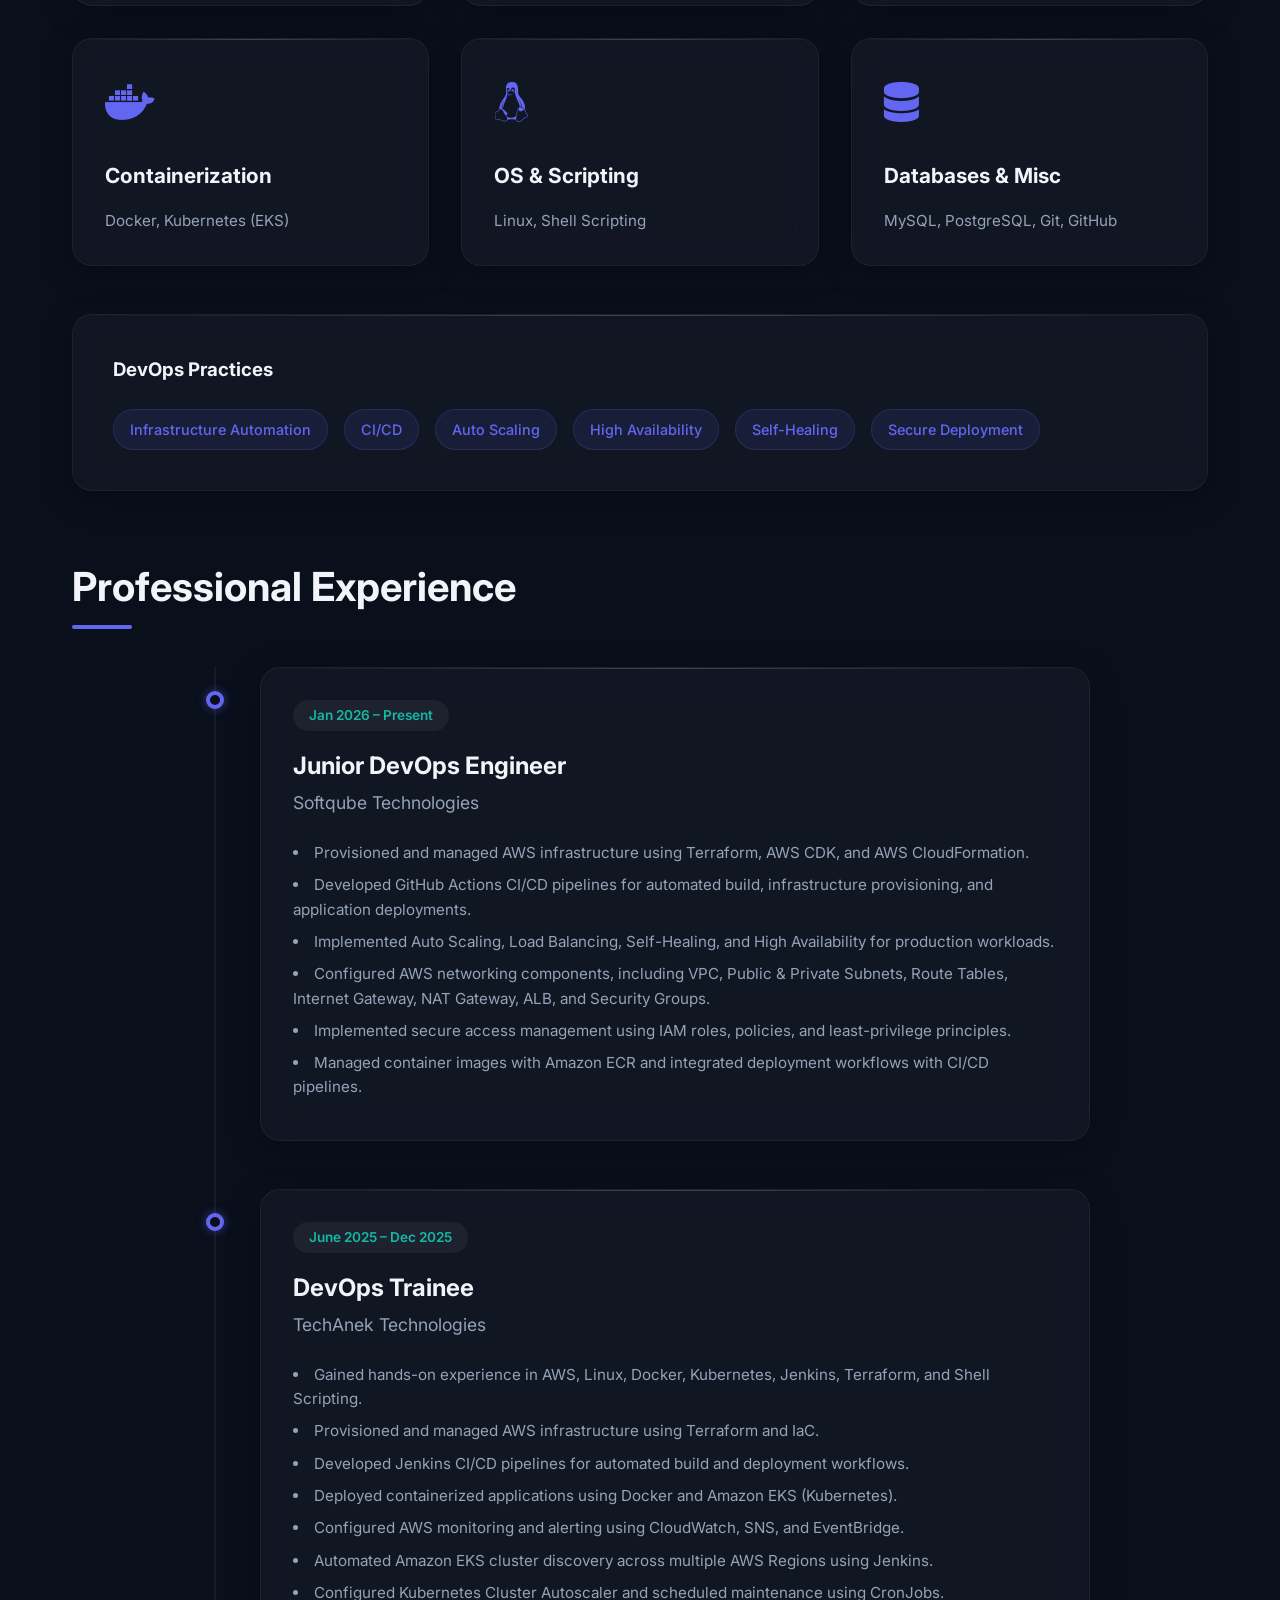
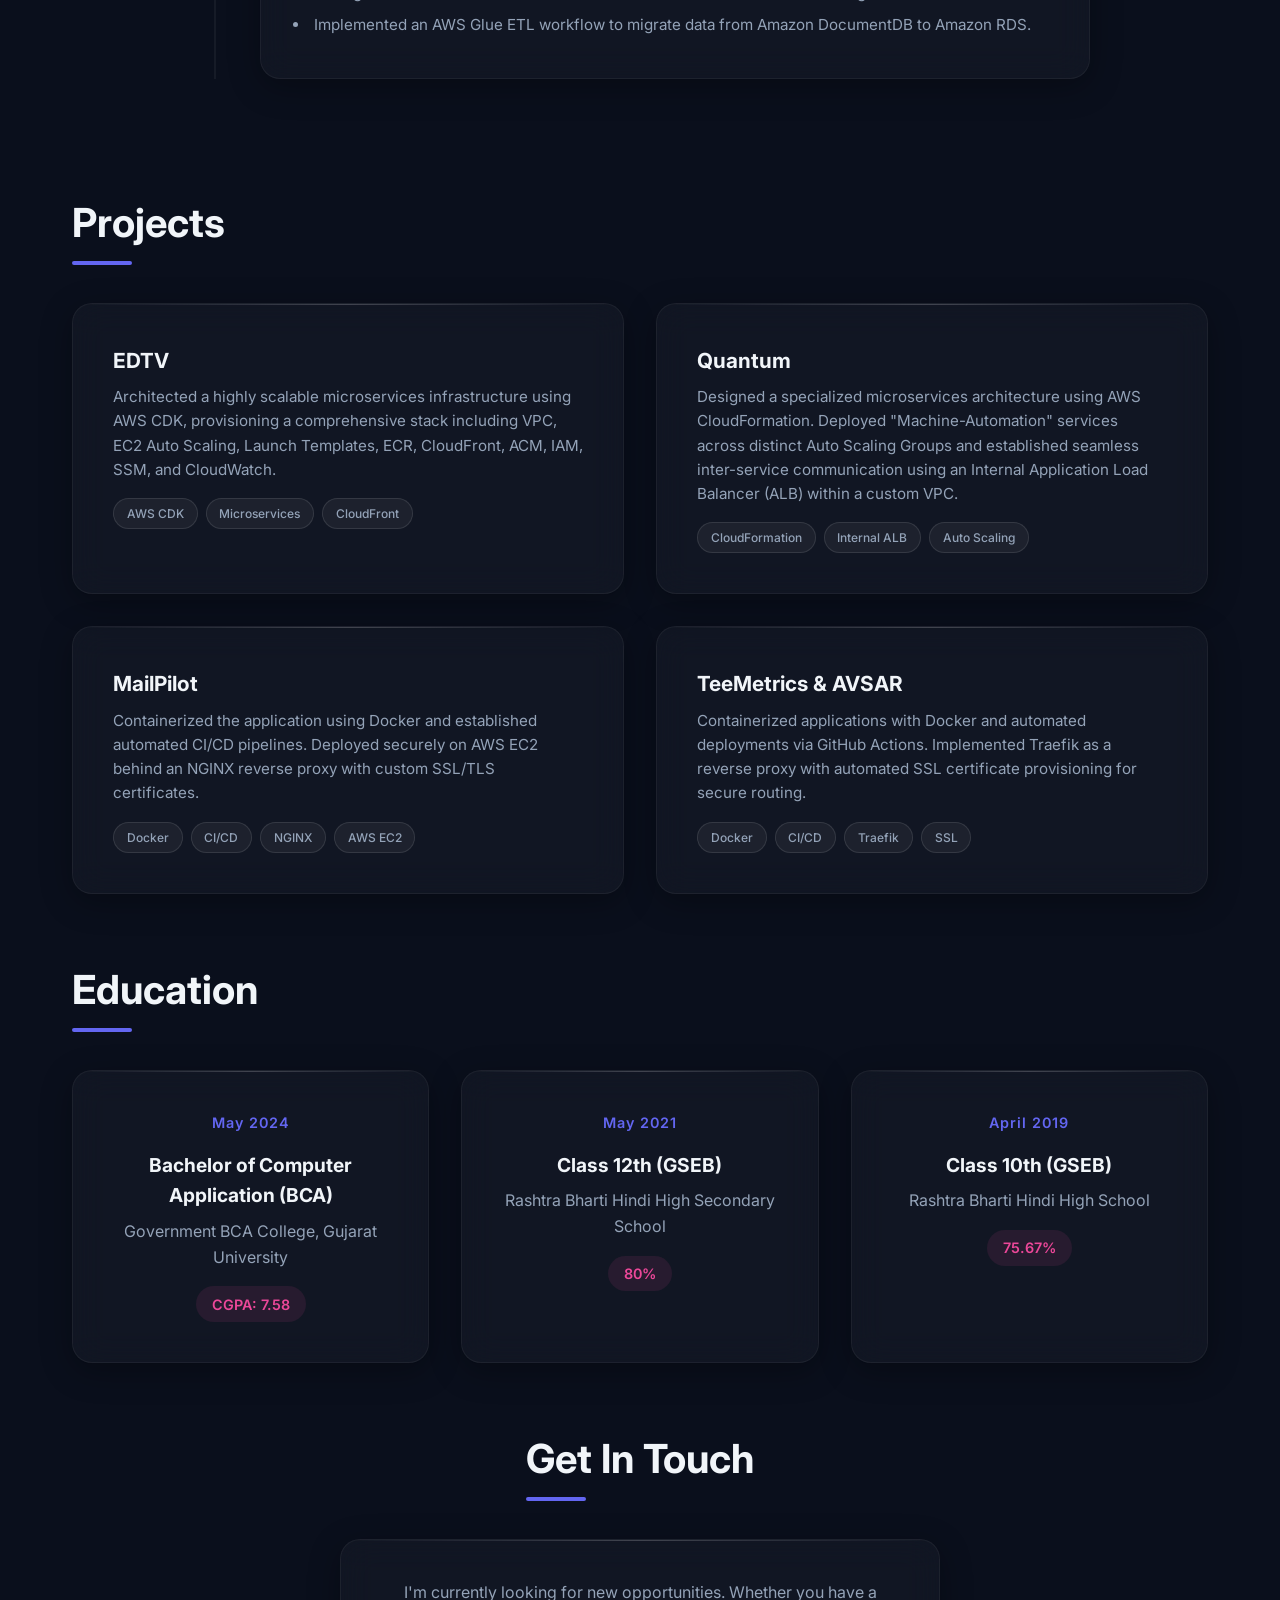
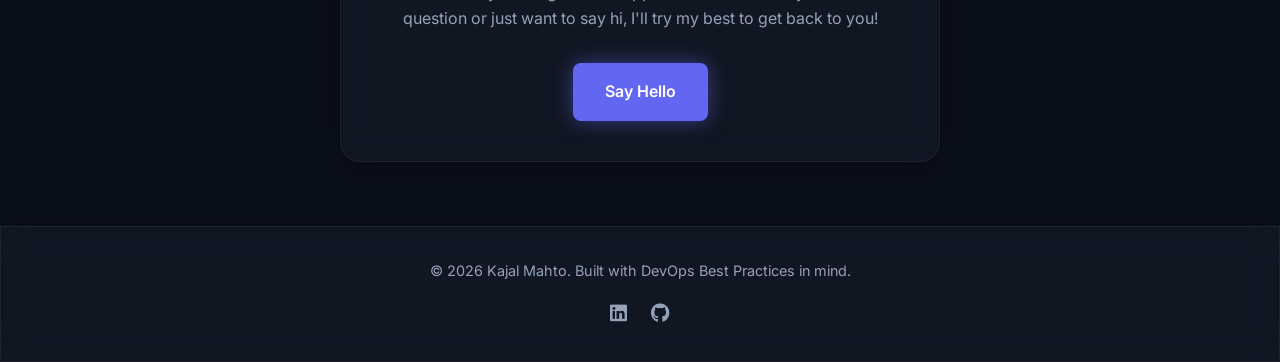
==== commit e6339cf4: "Add files via upload" ====
--- a/PORT-WEBSITE/index.html
+++ b/PORT-WEBSITE/index.html
@@ -1,5 +1,6 @@
 <!DOCTYPE html>
 <html lang="en">
+
 <head>
     <meta charset="UTF-8">
     <meta name="viewport" content="width=device-width, initial-scale=1.0">
@@ -8,9 +9,11 @@
     <link rel="stylesheet" href="styles.css">
     <link rel="preconnect" href="https://fonts.googleapis.com">
     <link rel="preconnect" href="https://fonts.gstatic.com" crossorigin>
-    <link href="https://fonts.googleapis.com/css2?family=Inter:wght@300;400;500;600;700;800&display=swap" rel="stylesheet">
+    <link href="https://fonts.googleapis.com/css2?family=Inter:wght@300;400;500;600;700;800&display=swap"
+        rel="stylesheet">
     <link rel="stylesheet" href="https://cdnjs.cloudflare.com/ajax/libs/font-awesome/6.4.0/css/all.min.css">
 </head>
+
 <body>
     <div class="bg-shapes">
         <div class="shape shape-1"></div>
@@ -25,6 +28,7 @@
                 <li><a href="#about">About</a></li>
                 <li><a href="#skills">Skills</a></li>
                 <li><a href="#experience">Experience</a></li>
+                <li><a href="#projects">Projects</a></li>
                 <li><a href="#education">Education</a></li>
             </ul>
             <div class="hamburger">
@@ -41,17 +45,21 @@
                     <p class="greeting">Hello, I'm</p>
                     <h1 class="glitch-text" data-text="Kajal Mahto">Kajal Mahto</h1>
                     <h2 class="role">Junior DevOps Engineer</h2>
-                    <p class="hero-desc">Building scalable, secure, and self-healing cloud infrastructure. Passionate about cloud automation and implementing DevOps best practices.</p>
-                    
+                    <p class="hero-desc">Building scalable, secure, and self-healing cloud infrastructure. Passionate
+                        about cloud automation and implementing DevOps best practices.</p>
+
                     <div class="hero-cta">
-                        <a href="resume.html" class="btn btn-primary">View Resume</a>
+                        <a href="resume.pdf" target="_blank" class="btn btn-primary">View Resume</a>
                         <a href="#contact" class="btn btn-secondary">Get in Touch</a>
                     </div>
-                    
+
                     <div class="social-links">
-                        <a href="https://www.linkedin.com/in/kajal-mahto-826006320" target="_blank" aria-label="LinkedIn"><i class="fab fa-linkedin"></i></a>
-                        <a href="https://github.com/kajalmahto" target="_blank" aria-label="GitHub"><i class="fab fa-github"></i></a>
-                        <a href="mailto:kajal.mahto1318@gmail.com" aria-label="Email"><i class="fas fa-envelope"></i></a>
+                        <a href="https://www.linkedin.com/in/kajal-mahto-826006320" target="_blank"
+                            aria-label="LinkedIn"><i class="fab fa-linkedin"></i></a>
+                        <a href="https://github.com/kajalmahto" target="_blank" aria-label="GitHub"><i
+                                class="fab fa-github"></i></a>
+                        <a href="https://mail.google.com/mail/?view=cm&fs=1&to=kajal.mahto1318@gmail.com"
+                            target="_blank" aria-label="Email" class="email-icon"><i class="fas fa-envelope"></i></a>
                     </div>
                 </div>
                 <div class="hero-image-wrapper animate-up" style="animation-delay: 0.2s;">
@@ -65,18 +73,18 @@
             <div class="container">
                 <h2 class="section-title animate-on-scroll">Professional Summary</h2>
                 <div class="glass-card about-card animate-on-scroll">
-                    <p>Junior DevOps Engineer with 1 year of hands-on experience in designing, deploying, and managing AWS cloud infrastructure using Terraform, AWS CDK, and AWS CloudFormation. Experienced in building CI/CD pipelines with GitHub Actions, deploying scalable cloud-native applications, and implementing secure, highly available, and production-ready infrastructure.</p>
-                    <p>Proficient in Linux, Docker, Kubernetes, Jenkins, AWS services, and DevOps best practices, with a strong passion for cloud automation and infrastructure engineering.</p>
-                    
+                    <p>Junior DevOps Engineer with 1 year of hands-on experience in designing, deploying, and managing
+                        AWS cloud infrastructure using Terraform, AWS CDK, and AWS CloudFormation. Experienced in
+                        building CI/CD pipelines with GitHub Actions, deploying scalable cloud-native applications, and
+                        implementing secure, highly available, and production-ready infrastructure.</p>
+                    <p>Proficient in Linux, Docker, Kubernetes, Jenkins, AWS services, and DevOps best practices, with a
+                        strong passion for cloud automation and infrastructure engineering.</p>
+
                     <div class="contact-info-grid mt-4">
                         <div class="info-item">
                             <i class="fas fa-map-marker-alt"></i>
                             <span>Ahmedabad, Gujarat</span>
                         </div>
-                        <div class="info-item">
-                            <i class="fas fa-envelope"></i>
-                            <a href="mailto:kajal.mahto1318@gmail.com" class="email-link">kajal.mahto1318@gmail.com</a>
-                        </div>
                     </div>
                 </div>
             </div>
@@ -87,11 +95,12 @@
             <div class="container">
                 <h2 class="section-title animate-on-scroll">Technical Skills</h2>
                 <div class="skills-grid">
-                    
+
                     <div class="glass-card skill-card animate-on-scroll" style="--delay: 1">
                         <div class="skill-icon"><i class="fab fa-aws"></i></div>
                         <h3>Cloud Technologies</h3>
-                        <p>AWS (EC2, VPC, IAM, S3, Route 53, ALB, ASG, ECR, ECS, EKS, RDS, CloudWatch, SNS, EventBridge, Secrets Manager, Lambda)</p>
+                        <p>AWS (EC2, VPC, IAM, S3, Route 53, ALB, ASG, ECR, ECS, EKS, RDS, CloudWatch, SNS, EventBridge,
+                            Secrets Manager, Lambda)</p>
                     </div>
 
                     <div class="glass-card skill-card animate-on-scroll" style="--delay: 2">
@@ -124,7 +133,7 @@
                         <p>MySQL, PostgreSQL, Git, GitHub</p>
                     </div>
                 </div>
-                
+
                 <div class="glass-card practices-card animate-on-scroll mt-5">
                     <h3>DevOps Practices</h3>
                     <div class="badges">
@@ -144,7 +153,7 @@
             <div class="container">
                 <h2 class="section-title animate-on-scroll">Professional Experience</h2>
                 <div class="timeline">
-                    
+
                     <!-- Job 1 -->
                     <div class="timeline-item animate-on-scroll">
                         <div class="timeline-dot"></div>
@@ -153,12 +162,18 @@
                             <h3 class="timeline-role">Junior DevOps Engineer</h3>
                             <h4 class="timeline-company">Softqube Technologies</h4>
                             <ul class="timeline-list">
-                                <li>Provisioned and managed AWS infrastructure using Terraform, AWS CDK, and AWS CloudFormation.</li>
-                                <li>Developed GitHub Actions CI/CD pipelines for automated build, infrastructure provisioning, and application deployments.</li>
-                                <li>Implemented Auto Scaling, Load Balancing, Self-Healing, and High Availability for production workloads.</li>
-                                <li>Configured AWS networking components, including VPC, Public & Private Subnets, Route Tables, Internet Gateway, NAT Gateway, ALB, and Security Groups.</li>
-                                <li>Implemented secure access management using IAM roles, policies, and least-privilege principles.</li>
-                                <li>Managed container images with Amazon ECR and integrated deployment workflows with CI/CD pipelines.</li>
+                                <li>Provisioned and managed AWS infrastructure using Terraform, AWS CDK, and AWS
+                                    CloudFormation.</li>
+                                <li>Developed GitHub Actions CI/CD pipelines for automated build, infrastructure
+                                    provisioning, and application deployments.</li>
+                                <li>Implemented Auto Scaling, Load Balancing, Self-Healing, and High Availability for
+                                    production workloads.</li>
+                                <li>Configured AWS networking components, including VPC, Public & Private Subnets, Route
+                                    Tables, Internet Gateway, NAT Gateway, ALB, and Security Groups.</li>
+                                <li>Implemented secure access management using IAM roles, policies, and least-privilege
+                                    principles.</li>
+                                <li>Managed container images with Amazon ECR and integrated deployment workflows with
+                                    CI/CD pipelines.</li>
                             </ul>
                         </div>
                     </div>
@@ -171,14 +186,18 @@
                             <h3 class="timeline-role">DevOps Trainee</h3>
                             <h4 class="timeline-company">TechAnek Technologies</h4>
                             <ul class="timeline-list">
-                                <li>Gained hands-on experience in AWS, Linux, Docker, Kubernetes, Jenkins, Terraform, and Shell Scripting.</li>
+                                <li>Gained hands-on experience in AWS, Linux, Docker, Kubernetes, Jenkins, Terraform,
+                                    and Shell Scripting.</li>
                                 <li>Provisioned and managed AWS infrastructure using Terraform and IaC.</li>
                                 <li>Developed Jenkins CI/CD pipelines for automated build and deployment workflows.</li>
                                 <li>Deployed containerized applications using Docker and Amazon EKS (Kubernetes).</li>
                                 <li>Configured AWS monitoring and alerting using CloudWatch, SNS, and EventBridge.</li>
-                                <li>Automated Amazon EKS cluster discovery across multiple AWS Regions using Jenkins.</li>
-                                <li>Configured Kubernetes Cluster Autoscaler and scheduled maintenance using CronJobs.</li>
-                                <li>Implemented an AWS Glue ETL workflow to migrate data from Amazon DocumentDB to Amazon RDS.</li>
+                                <li>Automated Amazon EKS cluster discovery across multiple AWS Regions using Jenkins.
+                                </li>
+                                <li>Configured Kubernetes Cluster Autoscaler and scheduled maintenance using CronJobs.
+                                </li>
+                                <li>Implemented an AWS Glue ETL workflow to migrate data from Amazon DocumentDB to
+                                    Amazon RDS.</li>
                             </ul>
                         </div>
                     </div>
@@ -194,34 +213,40 @@
                 <div class="projects-grid">
                     <div class="glass-card project-card animate-on-scroll" style="--delay: 1">
                         <h3>EDTV</h3>
-                        <p>Deployed highly scalable infrastructure.</p>
+                        <p>Architected a highly scalable microservices infrastructure using AWS CDK, provisioning a comprehensive stack including VPC, EC2 Auto Scaling, Launch Templates, ECR, CloudFront, ACM, IAM, SSM, and CloudWatch.</p>
                         <div class="project-tags">
                             <span class="badge">AWS CDK</span>
-                            <span class="badge">IaC</span>
+                            <span class="badge">Microservices</span>
+                            <span class="badge">CloudFront</span>
                         </div>
                     </div>
                     <div class="glass-card project-card animate-on-scroll" style="--delay: 2">
                         <h3>Quantum</h3>
-                        <p>Provisioned cloud resources reliably.</p>
+                        <p>Designed a specialized microservices architecture using AWS CloudFormation. Deployed "Machine-Automation" services across distinct Auto Scaling Groups and established seamless inter-service communication using an Internal Application Load Balancer (ALB) within a custom VPC.</p>
                         <div class="project-tags">
                             <span class="badge">CloudFormation</span>
-                            <span class="badge">AWS</span>
+                            <span class="badge">Internal ALB</span>
+                            <span class="badge">Auto Scaling</span>
                         </div>
                     </div>
                     <div class="glass-card project-card animate-on-scroll" style="--delay: 3">
                         <h3>MailPilot</h3>
-                        <p>Implemented CI/CD pipelines and cloud architecture.</p>
+                        <p>Containerized the application using Docker and established automated CI/CD pipelines. Deployed securely on AWS EC2 behind an NGINX reverse proxy with custom SSL/TLS certificates.</p>
                         <div class="project-tags">
+                            <span class="badge">Docker</span>
                             <span class="badge">CI/CD</span>
-                            <span class="badge">GitHub Actions</span>
+                            <span class="badge">NGINX</span>
+                            <span class="badge">AWS EC2</span>
                         </div>
                     </div>
                     <div class="glass-card project-card animate-on-scroll" style="--delay: 4">
                         <h3>TeeMetrics & AVSAR</h3>
-                        <p>Optimized infrastructure for self-healing and high availability.</p>
+                        <p>Containerized applications with Docker and automated deployments via GitHub Actions. Implemented Traefik as a reverse proxy with automated SSL certificate provisioning for secure routing.</p>
                         <div class="project-tags">
-                            <span class="badge">High Availability</span>
-                            <span class="badge">Auto Scaling</span>
+                            <span class="badge">Docker</span>
+                            <span class="badge">CI/CD</span>
+                            <span class="badge">Traefik</span>
+                            <span class="badge">SSL</span>
                         </div>
                     </div>
                 </div>
@@ -233,7 +258,7 @@
             <div class="container">
                 <h2 class="section-title animate-on-scroll">Education</h2>
                 <div class="education-grid">
-                    
+
                     <div class="glass-card edu-card animate-on-scroll">
                         <div class="edu-year">May 2024</div>
                         <h3>Bachelor of Computer Application (BCA)</h3>
@@ -254,7 +279,7 @@
                         <h4>Rashtra Bharti Hindi High School</h4>
                         <div class="edu-score">75.67%</div>
                     </div>
-                    
+
                 </div>
             </div>
         </section>
@@ -264,15 +289,11 @@
             <div class="container text-center">
                 <h2 class="section-title animate-on-scroll">Get In Touch</h2>
                 <div class="glass-card animate-on-scroll" style="max-width: 600px; margin: 0 auto;">
-                    <p style="color: var(--text-muted); margin-bottom: 2rem;">I'm currently looking for new opportunities. Whether you have a question or just want to say hi, I'll try my best to get back to you!</p>
-                    <a href="mailto:kajal.mahto1318@gmail.com" class="btn btn-primary">Say Hello</a>
-                    
-                    <div class="contact-info-grid mt-4" style="border-top: 1px solid var(--glass-border); padding-top: 2rem; justify-content: center;">
-                        <div class="info-item">
-                            <i class="fas fa-envelope"></i>
-                            <a href="mailto:kajal.mahto1318@gmail.com" class="email-link">kajal.mahto1318@gmail.com</a>
-                        </div>
-                    </div>
+                    <p style="color: var(--text-muted); margin-bottom: 2rem;">I'm currently looking for new
+                        opportunities. Whether you have a question or just want to say hi, I'll try my best to get back
+                        to you!</p>
+                    <a href="https://mail.google.com/mail/?view=cm&fs=1&to=kajal.mahto1318@gmail.com" target="_blank"
+                        class="btn btn-primary">Say Hello</a>
                 </div>
             </div>
         </section>
@@ -283,7 +304,8 @@
         <div class="container text-center">
             <p>&copy; 2026 Kajal Mahto. Built with DevOps Best Practices in mind.</p>
             <div class="footer-links">
-                <a href="https://www.linkedin.com/in/kajal-mahto-826006320" target="_blank"><i class="fab fa-linkedin"></i></a>
+                <a href="https://www.linkedin.com/in/kajal-mahto-826006320" target="_blank"><i
+                        class="fab fa-linkedin"></i></a>
                 <a href="https://github.com/kajalmahto" target="_blank"><i class="fab fa-github"></i></a>
             </div>
         </div>
@@ -291,4 +313,5 @@
 
     <script src="script.js"></script>
 </body>
-</html>
+
+</html>
--- a/PORT-WEBSITE/styles.css
+++ b/PORT-WEBSITE/styles.css
@@ -586,9 +586,16 @@
 }
 
 /* Projects & Languages */
-.projects-grid, .languages-grid {
+.languages-grid {
     display: grid;
     grid-template-columns: repeat(auto-fit, minmax(250px, 1fr));
+    gap: 2rem;
+    text-align: left;
+}
+
+.projects-grid {
+    display: grid;
+    grid-template-columns: repeat(2, 1fr);
     gap: 2rem;
     text-align: left;
 }
@@ -732,4 +739,8 @@
     .timeline::before { left: 15px; }
     .timeline-item { padding-left: 45px; }
     .timeline-dot { left: 7px; width: 14px; height: 14px; top: 28px; }
-}
+    
+    .projects-grid {
+        grid-template-columns: 1fr;
+    }
+}
